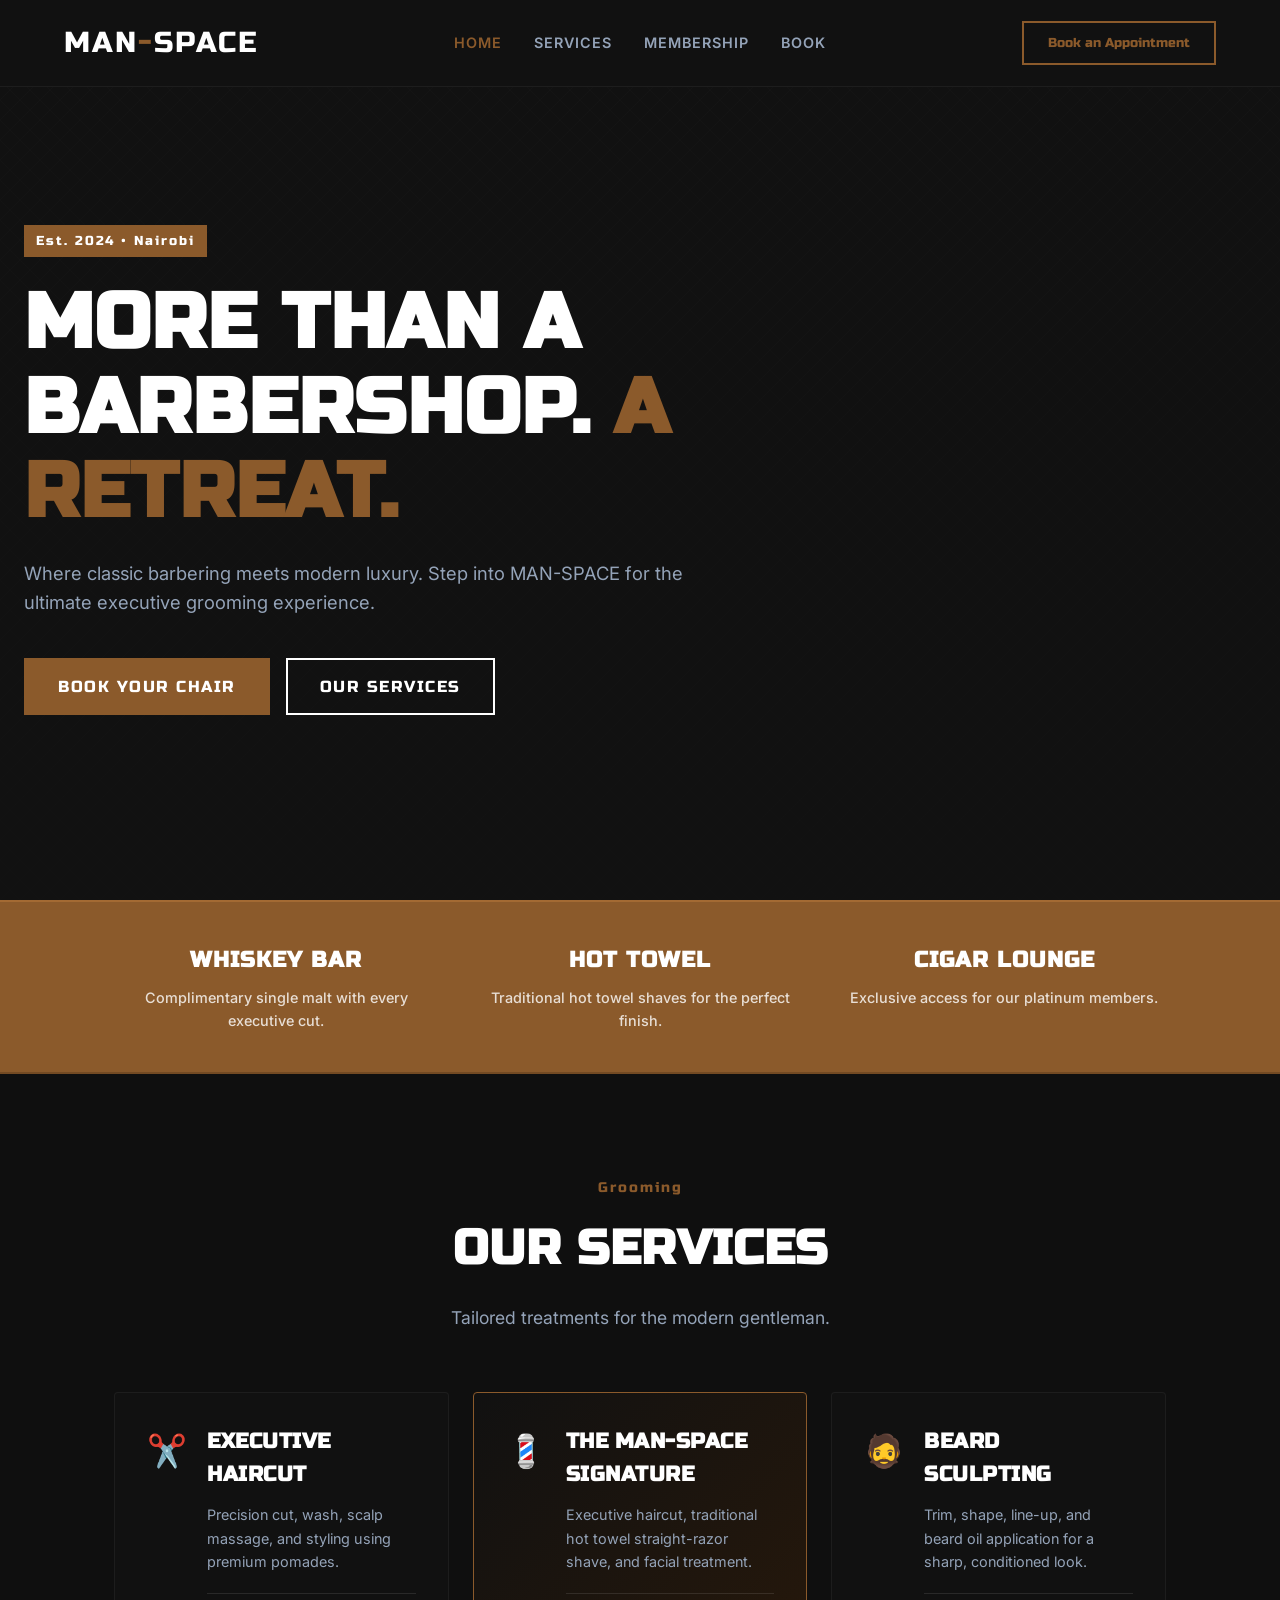
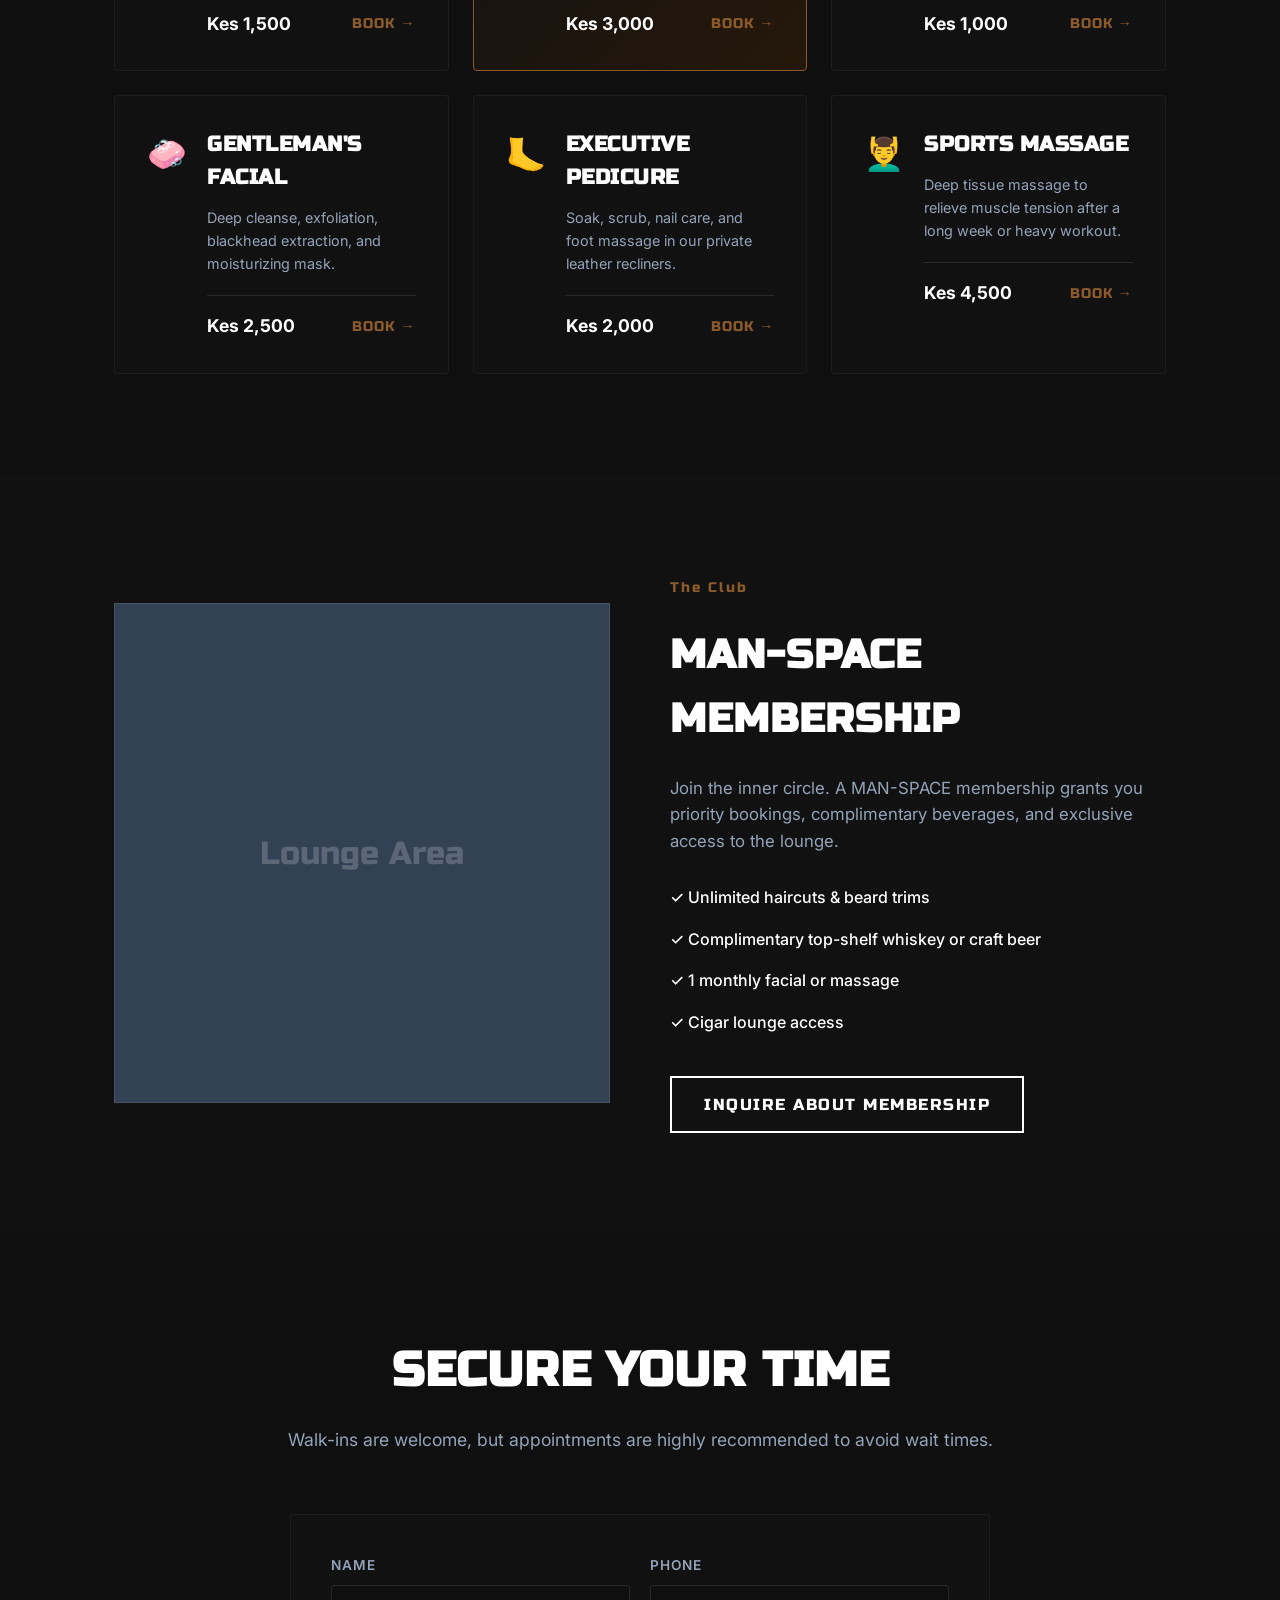
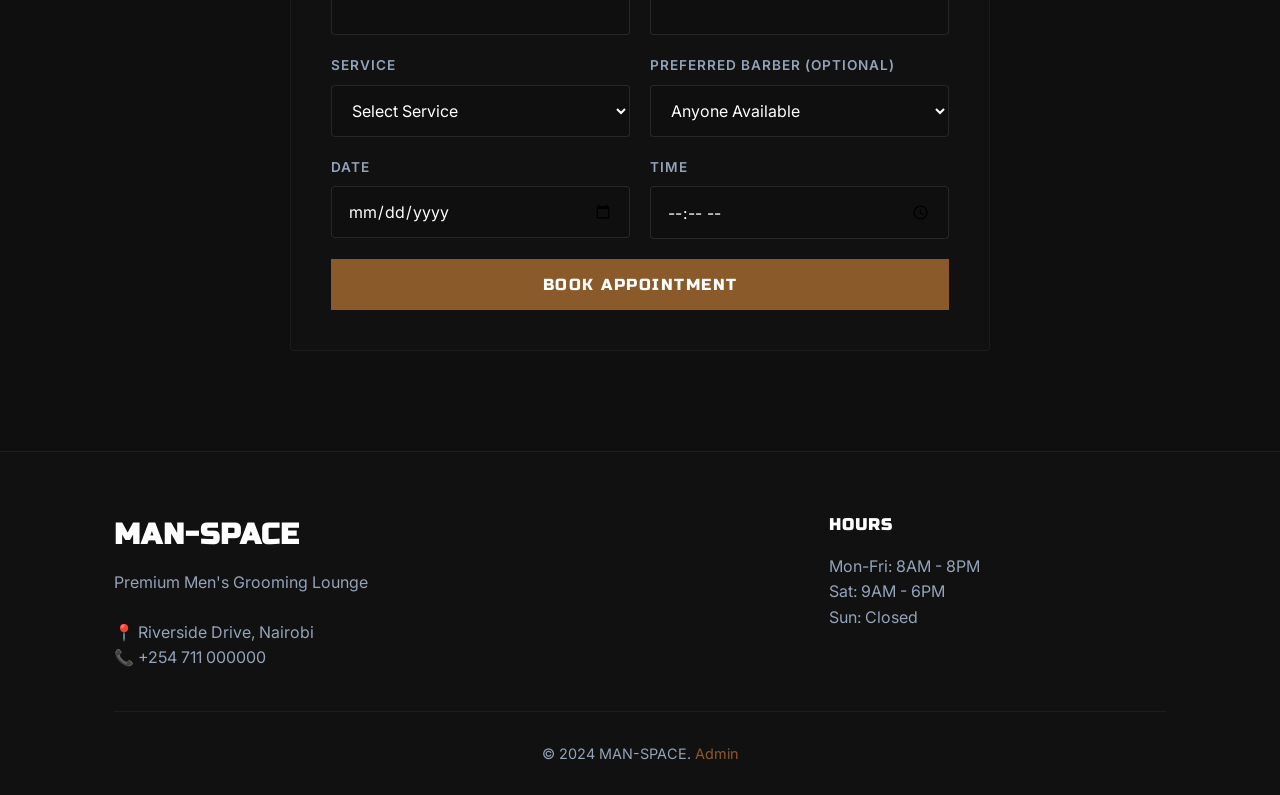
==== index.html @ e293cae9 "Initial commit: MAN-SPACE" ====
<!DOCTYPE html>
<html lang="en">
<head>
    <meta charset="UTF-8"><meta name="viewport" content="width=device-width,initial-scale=1.0">
    <title>MAN-SPACE | Premium Men's Grooming Lounge & Barbershop</title>
    <meta name="description" content="MAN-SPACE is Nairobi's premier men's grooming lounge. Experience classic barbering, beard styling, and executive grooming in a masculine, refined environment.">
    <link href="https://fonts.googleapis.com/css2?family=Russo+One&family=Inter:wght@400;500;600;700&display=swap" rel="stylesheet">
    <link rel="stylesheet" href="style.css">
</head>
<body>
    <nav class="navbar" id="navbar"><div class="nav-container">
        <a href="#home" class="nav-logo">MAN<span class="accent">-</span>SPACE</a>
        <ul class="nav-links" id="navLinks"><li><a href="#home" class="nav-link active">Home</a></li><li><a href="#services" class="nav-link">Services</a></li><li><a href="#membership" class="nav-link">Membership</a></li><li><a href="#booking" class="nav-link">Book</a></li></ul>
        <a href="#booking" class="nav-cta">Book an Appointment</a>
        <button class="hamburger" id="hamburger"><span></span><span></span><span></span></button>
    </div></nav>

    <header id="home" class="hero">
        <div class="hero-bg"></div>
        <div class="hero-content">
            <span class="hero-badge">Est. 2024 • Nairobi</span>
            <h1>More Than A<br>Barbershop. <span class="accent">A Retreat.</span></h1>
            <p class="hero-sub">Where classic barbering meets modern luxury. Step into MAN-SPACE for the ultimate executive grooming experience.</p>
            <div class="hero-actions">
                <a href="#booking" class="btn btn-primary">Book Your Chair</a>
                <a href="#services" class="btn btn-outline">Our Services</a>
            </div>
        </div>
    </header>

    <section class="banner">
        <div class="container">
            <div class="b-grid">
                <div class="b-item"><h3>Whiskey Bar</h3><p>Complimentary single malt with every executive cut.</p></div>
                <div class="b-item"><h3>Hot Towel</h3><p>Traditional hot towel shaves for the perfect finish.</p></div>
                <div class="b-item"><h3>Cigar Lounge</h3><p>Exclusive access for our platinum members.</p></div>
            </div>
        </div>
    </section>

    <section id="services" class="section services-section">
        <div class="container">
            <div class="section-header"><span class="tag">Grooming</span><h2>Our Services</h2><p>Tailored treatments for the modern gentleman.</p></div>
            <div class="services-grid">
                <div class="svc-card">
                    <div class="svc-icon">✂️</div>
                    <div class="svc-content">
                        <h3>Executive Haircut</h3>
                        <p>Precision cut, wash, scalp massage, and styling using premium pomades.</p>
                        <div class="svc-price">Kes 1,500 <button class="btn-text" onclick="bookSvc('Executive Haircut')">Book →</button></div>
                    </div>
                </div>
                <div class="svc-card featured">
                    <div class="svc-icon">💈</div>
                    <div class="svc-content">
                        <h3>The MAN-SPACE Signature</h3>
                        <p>Executive haircut, traditional hot towel straight-razor shave, and facial treatment.</p>
                        <div class="svc-price">Kes 3,000 <button class="btn-text" onclick="bookSvc('The Signature')">Book →</button></div>
                    </div>
                </div>
                <div class="svc-card">
                    <div class="svc-icon">🧔</div>
                    <div class="svc-content">
                        <h3>Beard Sculpting</h3>
                        <p>Trim, shape, line-up, and beard oil application for a sharp, conditioned look.</p>
                        <div class="svc-price">Kes 1,000 <button class="btn-text" onclick="bookSvc('Beard Sculpting')">Book →</button></div>
                    </div>
                </div>
                <div class="svc-card">
                    <div class="svc-icon">🧼</div>
                    <div class="svc-content">
                        <h3>Gentleman's Facial</h3>
                        <p>Deep cleanse, exfoliation, blackhead extraction, and moisturizing mask.</p>
                        <div class="svc-price">Kes 2,500 <button class="btn-text" onclick="bookSvc('Gentlemans Facial')">Book →</button></div>
                    </div>
                </div>
                <div class="svc-card">
                    <div class="svc-icon">🦶</div>
                    <div class="svc-content">
                        <h3>Executive Pedicure</h3>
                        <p>Soak, scrub, nail care, and foot massage in our private leather recliners.</p>
                        <div class="svc-price">Kes 2,000 <button class="btn-text" onclick="bookSvc('Executive Pedicure')">Book →</button></div>
                    </div>
                </div>
                <div class="svc-card">
                    <div class="svc-icon">💆‍♂️</div>
                    <div class="svc-content">
                        <h3>Sports Massage</h3>
                        <p>Deep tissue massage to relieve muscle tension after a long week or heavy workout.</p>
                        <div class="svc-price">Kes 4,500 <button class="btn-text" onclick="bookSvc('Sports Massage')">Book →</button></div>
                    </div>
                </div>
            </div>
        </div>
    </section>

    <section id="membership" class="section split-section">
        <div class="container"><div class="split-grid">
            <div class="split-img">Lounge Area</div>
            <div class="split-content">
                <span class="tag">The Club</span>
                <h2>MAN-SPACE Membership</h2>
                <p>Join the inner circle. A MAN-SPACE membership grants you priority bookings, complimentary beverages, and exclusive access to the lounge.</p>
                <ul class="check-list">
                    <li>✓ Unlimited haircuts & beard trims</li>
                    <li>✓ Complimentary top-shelf whiskey or craft beer</li>
                    <li>✓ 1 monthly facial or massage</li>
                    <li>✓ Cigar lounge access</li>
                </ul>
                <a href="#booking" class="btn btn-outline" onclick="bookSvc('Membership Inquiry')">Inquire About Membership</a>
            </div>
        </div></div>
    </section>

    <section id="booking" class="section booking-section">
        <div class="container">
            <div class="section-header"><h2>Secure Your Time</h2><p>Walk-ins are welcome, but appointments are highly recommended to avoid wait times.</p></div>
            <div class="booking-wrap">
                <form id="bookingForm" class="booking-form">
                    <div class="form-row"><div class="form-group"><label>Name</label><input type="text" name="name" required></div><div class="form-group"><label>Phone</label><input type="tel" name="phone" required></div></div>
                    <div class="form-row"><div class="form-group"><label>Service</label><select name="service" id="svcSelect" required><option value="">Select Service</option><option>Executive Haircut</option><option>The Signature</option><option>Beard Sculpting</option><option>Gentlemans Facial</option><option>Executive Pedicure</option><option>Sports Massage</option><option>Membership Inquiry</option></select></div><div class="form-group"><label>Preferred Barber (Optional)</label><select name="barber"><option value="Any">Anyone Available</option><option value="Mike">Mike (Master Barber)</option><option value="John">John (Fade Specialist)</option></select></div></div>
                    <div class="form-row"><div class="form-group"><label>Date</label><input type="date" name="date" required></div><div class="form-group"><label>Time</label><input type="time" name="time" required></div></div>
                    <button type="submit" class="btn btn-primary btn-full">Book Appointment</button>
                </form>
            </div>
        </div>
    </section>

    <footer class="footer">
        <div class="container">
            <div class="f-grid">
                <div class="f-info"><h3>MAN-SPACE</h3><p>Premium Men's Grooming Lounge</p><p class="mt-4">📍 Riverside Drive, Nairobi</p><p>📞 +254 711 000000</p></div>
                <div class="f-hours"><h4>Hours</h4><p>Mon-Fri: 8AM - 8PM</p><p>Sat: 9AM - 6PM</p><p>Sun: Closed</p></div>
            </div>
            <div class="f-bottom"><p>© 2024 MAN-SPACE. <a href="admin.html">Admin</a></p></div>
        </div>
    </footer>

    <div class="toast" id="toast"></div>
    <script src="script.js"></script>
</body></html>
---- style.css ----
/* MAN-SPACE — Slate Gray #334155 | Wood Brown #8B5A2B | Matte Black #111111 */
*,*::before,*::after{margin:0;padding:0;box-sizing:border-box}
:root{--primary:#111111;--primary-light:#222222;--accent:#8B5A2B;--accent-hover:#6e4722;--slate:#334155;--bg:#0f0f0f;--white:#ffffff;--text:#e2e8f0;--text-light:#94a3b8;--shadow:0 4px 20px rgba(0,0,0,0.6);--radius:4px;--transition:0.3s ease}
html{scroll-behavior:smooth}body{font-family:'Inter',sans-serif;background:var(--bg);color:var(--text);line-height:1.6;overflow-x:hidden}
h1,h2,h3,h4{font-family:'Russo One',sans-serif;letter-spacing:1px;color:var(--white);text-transform:uppercase}
.container{max-width:1100px;margin:0 auto;padding:0 24px}a{text-decoration:none;color:inherit;transition:var(--transition)}

.btn{display:inline-flex;align-items:center;padding:14px 32px;font-family:'Russo One',sans-serif;font-size:1rem;letter-spacing:1.5px;text-transform:uppercase;border:2px solid transparent;cursor:pointer;transition:var(--transition)}
.btn-primary{background:var(--accent);color:var(--white)}.btn-primary:hover{background:var(--accent-hover);border-color:var(--accent-hover)}
.btn-outline{background:transparent;color:var(--white);border-color:var(--white)}.btn-outline:hover{background:var(--white);color:var(--primary)}
.btn-text{background:none;border:none;color:var(--accent);font-family:'Russo One',sans-serif;font-size:0.9rem;text-transform:uppercase;letter-spacing:1px;cursor:pointer}.btn-text:hover{color:var(--white)}
.btn-full{width:100%;justify-content:center}

.navbar{position:fixed;top:0;left:0;right:0;z-index:1000;padding:20px 0;transition:var(--transition);background:var(--primary);border-bottom:1px solid rgba(255,255,255,0.05)}.navbar.scrolled{padding:12px 0}
.nav-container{max-width:1200px;margin:0 auto;padding:0 24px;display:flex;align-items:center;justify-content:space-between}
.nav-logo{font-family:'Russo One',sans-serif;font-size:1.8rem;color:var(--white);letter-spacing:2px}.nav-logo .accent{color:var(--accent)}
.nav-links{display:flex;list-style:none;gap:32px}.nav-link{color:var(--text-light);font-size:0.9rem;font-weight:600;text-transform:uppercase;letter-spacing:1px}.nav-link:hover,.nav-link.active{color:var(--accent)}
.nav-cta{padding:10px 24px;border:2px solid var(--accent);color:var(--accent);font-family:'Russo One',sans-serif;font-size:0.8rem}.nav-cta:hover{background:var(--accent);color:var(--white)}
.hamburger{display:none;background:none;border:none;cursor:pointer;padding:8px}.hamburger span{display:block;width:24px;height:2px;background:var(--white);margin:5px 0;transition:var(--transition)}

.hero{min-height:100vh;display:flex;align-items:center;padding:120px 24px 80px;position:relative;background:linear-gradient(rgba(17,17,17,0.8),rgba(17,17,17,0.95)),url('data:image/svg+xml;utf8,<svg width="20" height="20" xmlns="http://www.w3.org/2000/svg"><rect width="20" height="20" fill="%23111"/><path d="M0 0l20 20M20 0L0 20" stroke="%23222" stroke-width="1"/></svg>')}
.hero-content{position:relative;z-index:2;max-width:700px;width:100%}
.hero-badge{display:inline-block;padding:6px 12px;background:var(--accent);color:var(--white);font-family:'Russo One',sans-serif;font-size:0.8rem;letter-spacing:2px;margin-bottom:24px}
.hero h1{font-size:clamp(3rem,6vw,5rem);line-height:1.1;margin-bottom:24px;color:var(--white)}.hero h1 .accent{color:var(--accent)}
.hero-sub{font-size:1.15rem;color:var(--text-light);margin-bottom:40px}
.hero-actions{display:flex;gap:16px;flex-wrap:wrap}

.banner{background:var(--accent);padding:40px 0;color:var(--white);border-top:2px solid #a36a33;border-bottom:2px solid #734a23}
.b-grid{display:grid;grid-template-columns:repeat(3,1fr);gap:40px;text-align:center}
.b-item h3{font-size:1.4rem;margin-bottom:8px}.b-item p{font-size:0.9rem;font-weight:500;color:rgba(255,255,255,0.8)}

.section{padding:100px 0}
.section-header{margin-bottom:60px;text-align:center}
.tag{display:inline-block;color:var(--accent);font-family:'Russo One',sans-serif;font-size:0.9rem;letter-spacing:2px;margin-bottom:12px}
.section-header h2{font-size:clamp(2rem,4vw,3rem);margin-bottom:16px}.section-header p{color:var(--text-light);font-size:1.1rem}

.services-section{background:var(--bg)}
.services-grid{display:grid;grid-template-columns:repeat(auto-fit,minmax(300px,1fr));gap:24px}
.svc-card{background:var(--primary);padding:32px;border-radius:var(--radius);border:1px solid rgba(255,255,255,0.05);transition:var(--transition);display:flex;gap:20px}
.svc-card:hover{transform:translateY(-5px);border-color:var(--accent);box-shadow:var(--shadow)}
.svc-card.featured{border-color:var(--accent);background:linear-gradient(135deg,var(--primary) 0%,#26180b 100%)}
.svc-icon{font-size:2rem}
.svc-content{flex:1}
.svc-content h3{font-size:1.3rem;margin-bottom:12px;letter-spacing:0.5px}.svc-content p{color:var(--text-light);font-size:0.9rem;margin-bottom:20px}
.svc-price{display:flex;justify-content:space-between;align-items:center;font-weight:700;color:var(--white);font-size:1.1rem;border-top:1px solid rgba(255,255,255,0.1);padding-top:16px}

.split-section{background:var(--primary)}
.split-grid{display:grid;grid-template-columns:1fr 1fr;gap:60px;align-items:center}
.split-img{height:500px;background:var(--slate);display:flex;align-items:center;justify-content:center;color:rgba(255,255,255,0.2);font-family:'Russo One',sans-serif;font-size:2rem;border:1px solid rgba(255,255,255,0.1)}
.split-content h2{font-size:2.5rem;margin:12px 0 24px}.split-content p{color:var(--text-light);font-size:1.05rem;margin-bottom:30px}
.check-list{list-style:none;margin-bottom:40px}.check-list li{margin-bottom:16px;color:var(--white);font-weight:500;display:flex;align-items:center;gap:12px}

.booking-section{background:var(--bg)}
.booking-wrap{max-width:700px;margin:0 auto;background:var(--primary);padding:40px;border-radius:var(--radius);border:1px solid rgba(255,255,255,0.05)}
.form-row{display:grid;grid-template-columns:1fr 1fr;gap:20px}.form-group{margin-bottom:20px}
.form-group label{display:block;margin-bottom:8px;font-weight:600;color:var(--text-light);text-transform:uppercase;letter-spacing:1px;font-size:0.85rem}
.form-group input,.form-group select{width:100%;padding:14px 16px;border:1px solid rgba(255,255,255,0.1);background:var(--bg);color:var(--white);font-family:'Inter',sans-serif;font-size:1rem;border-radius:var(--radius);transition:var(--transition)}
.form-group input:focus,.form-group select:focus{outline:none;border-color:var(--accent)}

.footer{background:var(--primary);color:var(--text-light);padding:60px 0 30px;border-top:1px solid rgba(255,255,255,0.05)}
.f-grid{display:grid;grid-template-columns:2fr 1fr;gap:40px;margin-bottom:40px}
.f-info h3{font-size:1.8rem;margin-bottom:12px}.f-hours h4{margin-bottom:16px}.mt-4{margin-top:24px}
.f-bottom{text-align:center;padding-top:30px;border-top:1px solid rgba(255,255,255,0.05);font-size:0.9rem}.f-bottom a{color:var(--accent)}

.toast{position:fixed;bottom:40px;left:50%;transform:translateX(-50%) translateY(20px);background:var(--accent);color:var(--white);padding:16px 32px;font-family:'Russo One',sans-serif;font-size:0.9rem;letter-spacing:1px;z-index:3000;opacity:0;transition:var(--transition);pointer-events:none;box-shadow:var(--shadow)}.toast.show{opacity:1;transform:translateX(-50%) translateY(0)}

@media(max-width:992px){.b-grid{grid-template-columns:1fr}}
@media(max-width:768px){.nav-links{display:none;flex-direction:column;position:absolute;top:100%;left:0;right:0;background:var(--primary);padding:24px;border-bottom:1px solid rgba(255,255,255,0.1)}.nav-links.active{display:flex}.nav-cta{display:none}.hamburger{display:block}.split-grid{grid-template-columns:1fr}.form-row{grid-template-columns:1fr}.f-grid{grid-template-columns:1fr}.booking-wrap{padding:24px}}
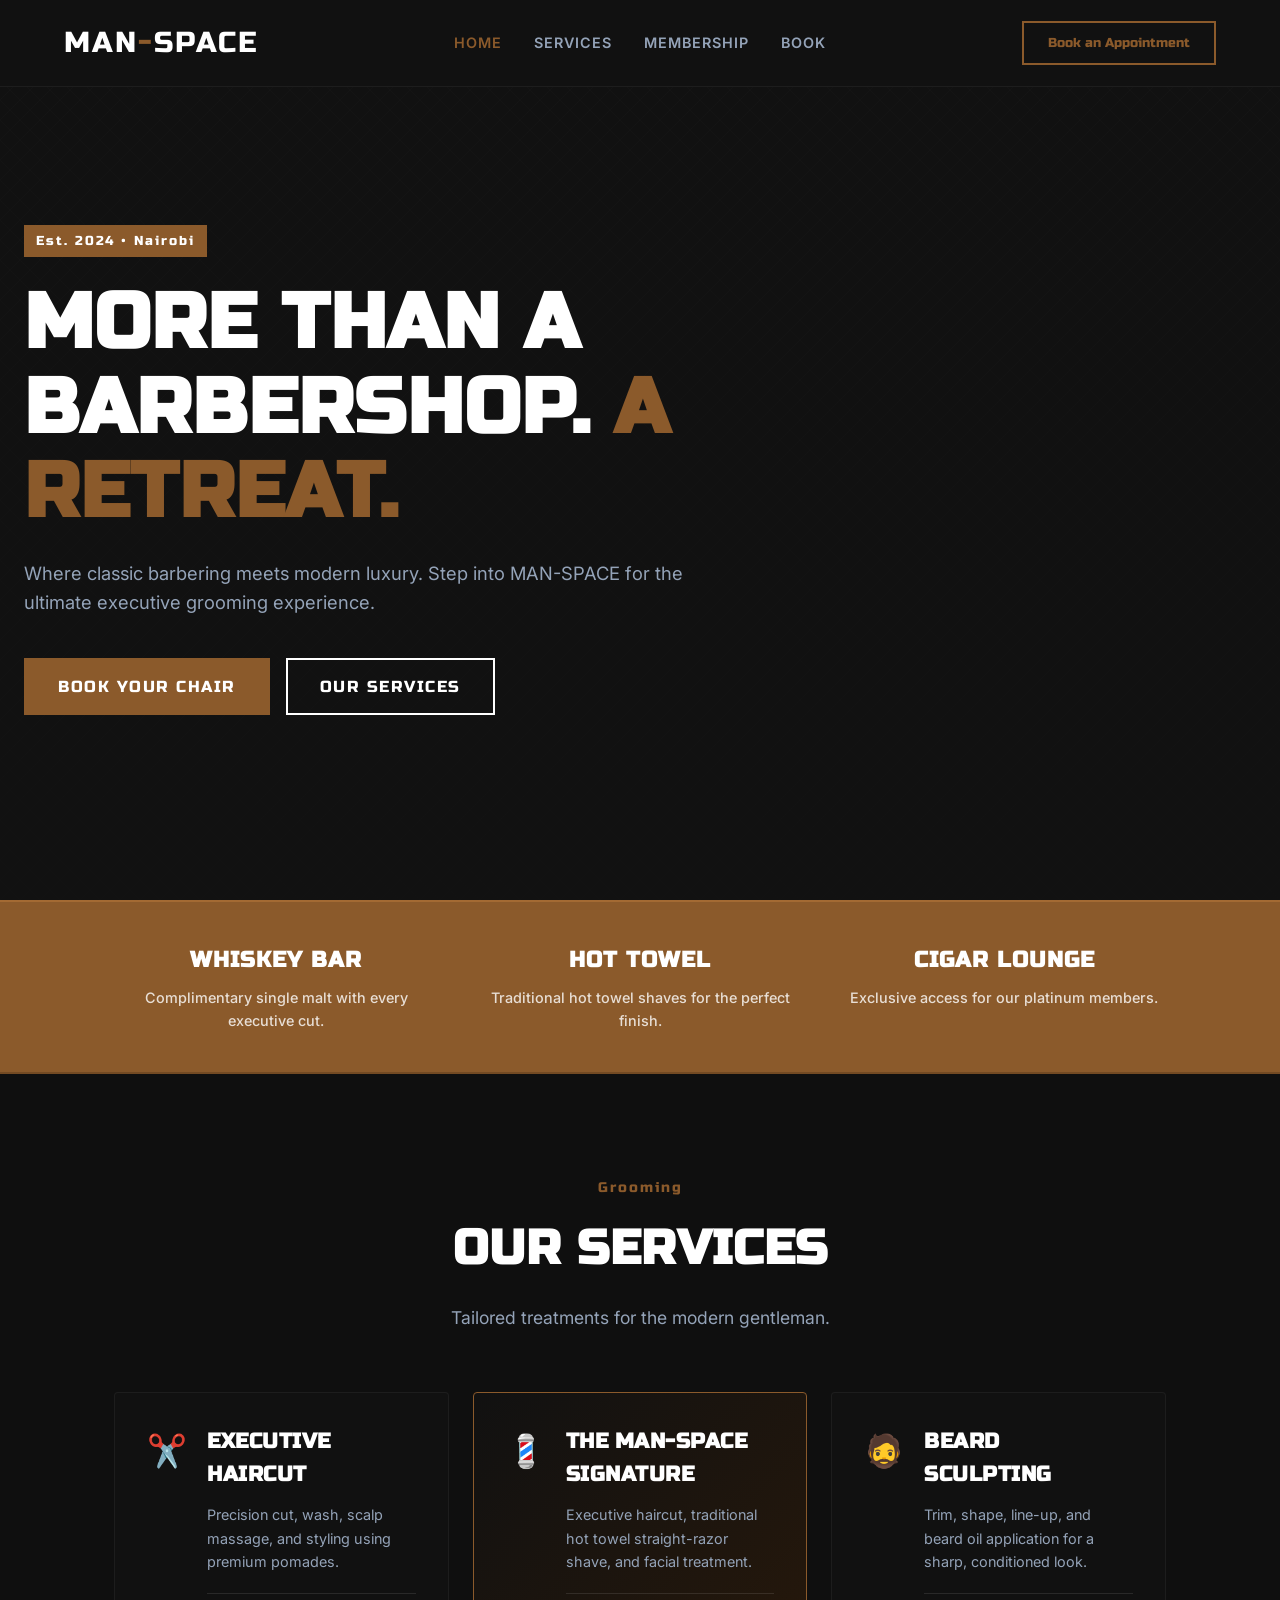
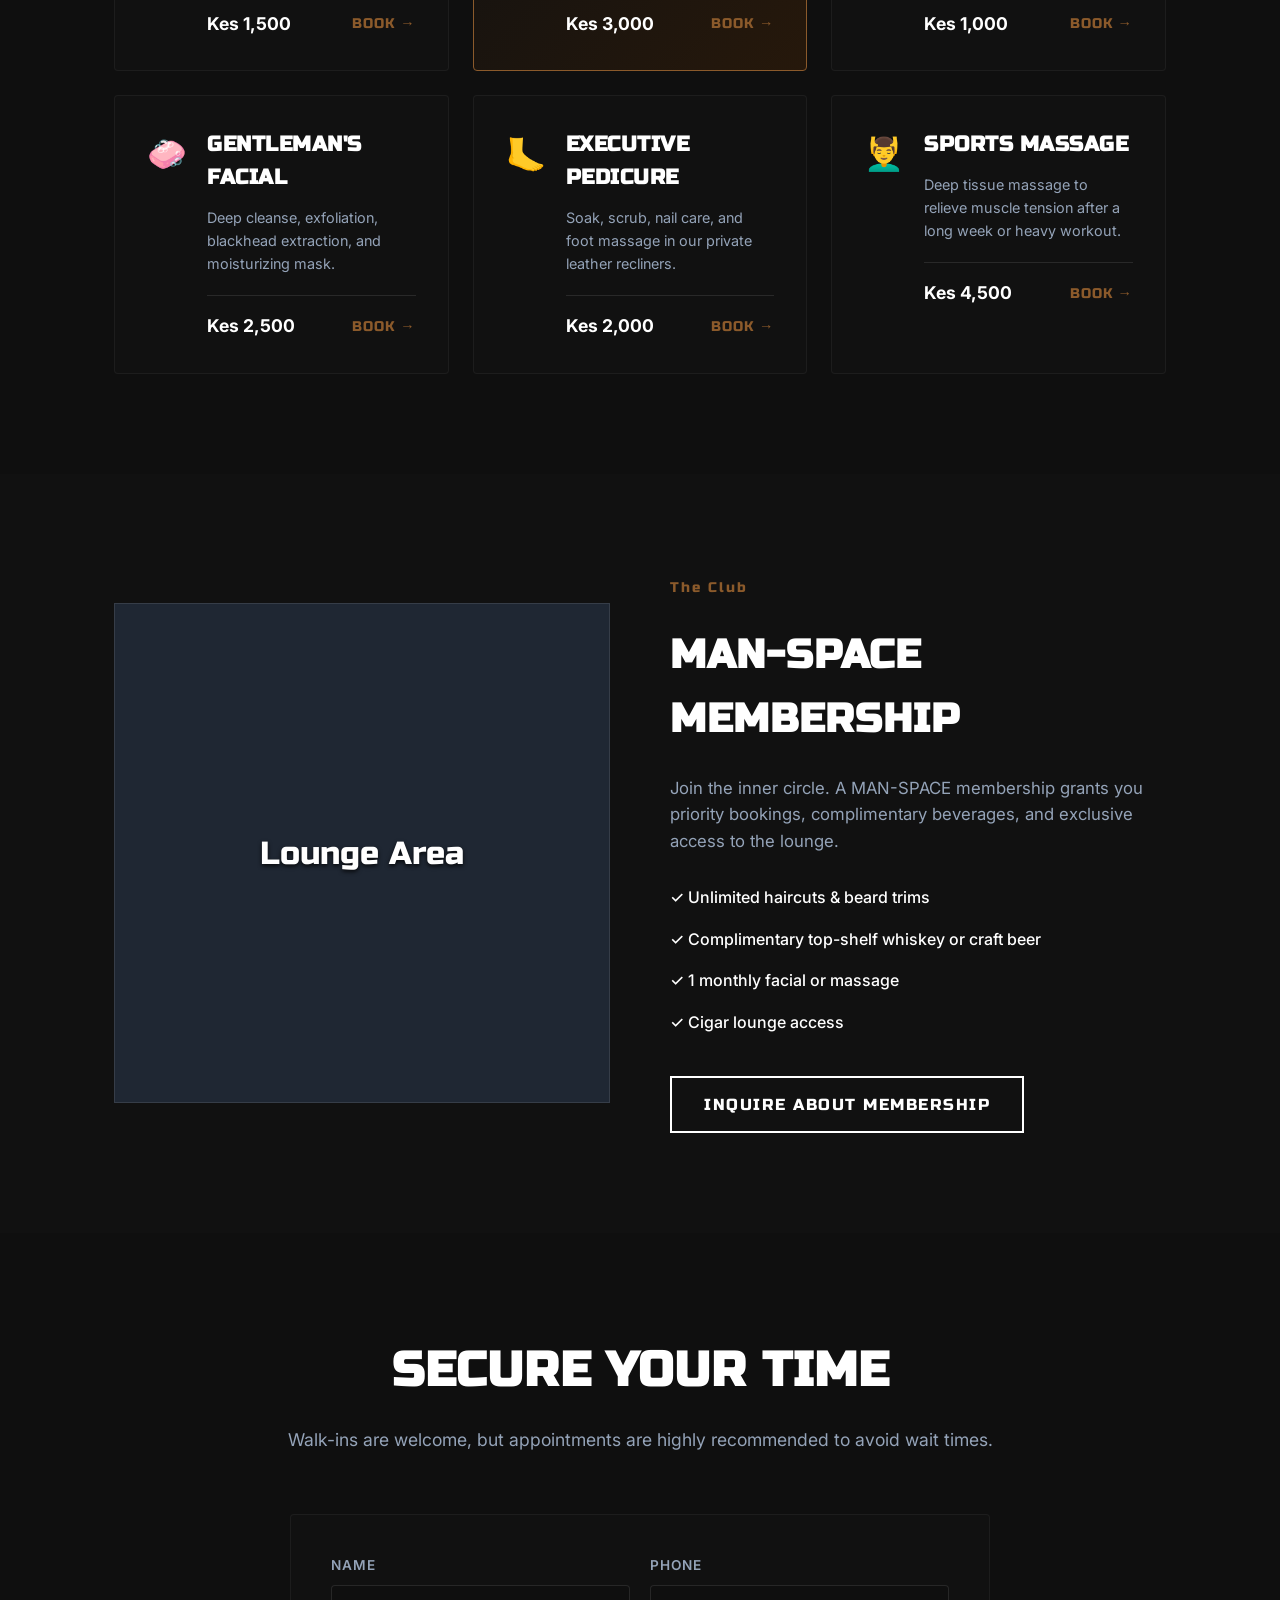
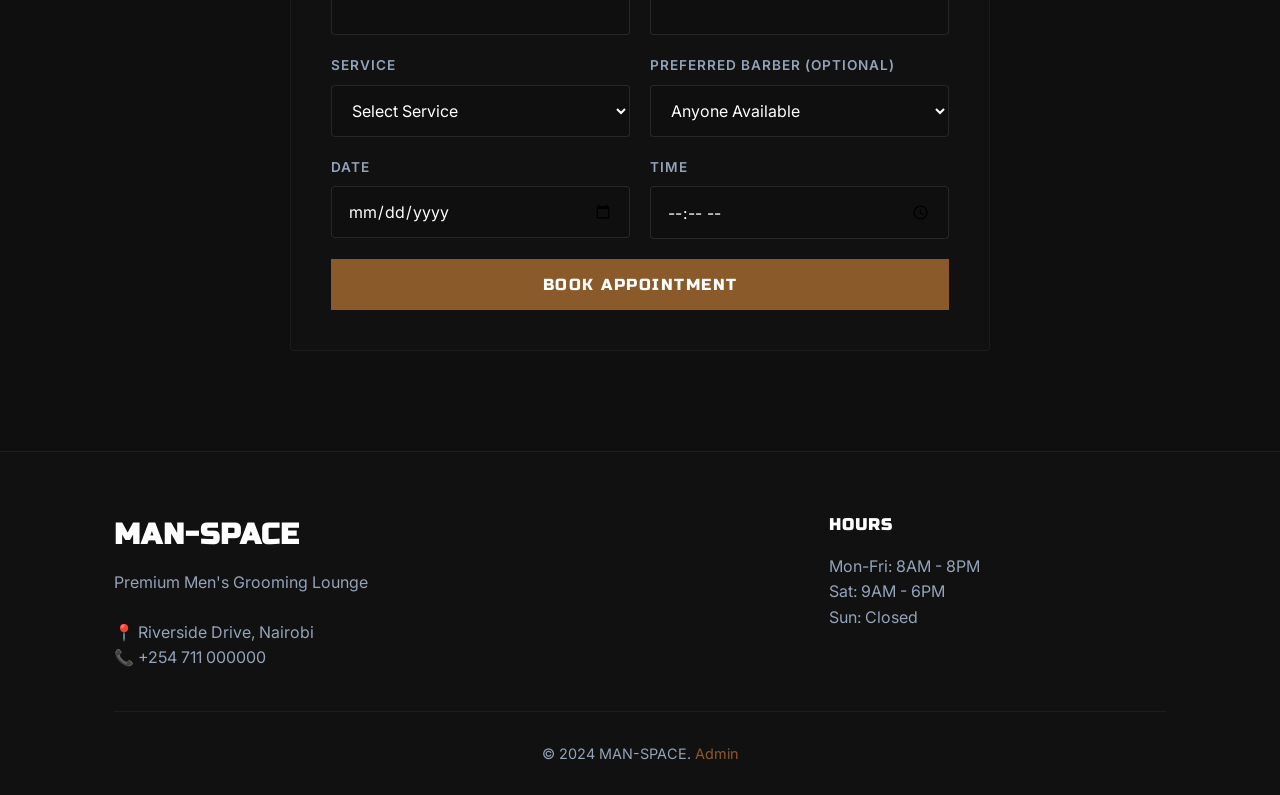
==== commit 2bbce6c2: "Fix layout and perfectly inject background images" ====
--- a/index.html
+++ b/index.html
@@ -1,141 +1,135 @@
 <!DOCTYPE html>
+
 <html lang="en">
 <head>
-    <meta charset="UTF-8"><meta name="viewport" content="width=device-width,initial-scale=1.0">
-    <title>MAN-SPACE | Premium Men's Grooming Lounge & Barbershop</title>
-    <meta name="description" content="MAN-SPACE is Nairobi's premier men's grooming lounge. Experience classic barbering, beard styling, and executive grooming in a masculine, refined environment.">
-    <link href="https://fonts.googleapis.com/css2?family=Russo+One&family=Inter:wght@400;500;600;700&display=swap" rel="stylesheet">
-    <link rel="stylesheet" href="style.css">
+<meta charset="utf-8"/><meta content="width=device-width,initial-scale=1.0" name="viewport"/>
+<title>MAN-SPACE | Premium Men's Grooming Lounge &amp; Barbershop</title>
+<meta content="MAN-SPACE is Nairobi's premier men's grooming lounge. Experience classic barbering, beard styling, and executive grooming in a masculine, refined environment." name="description"/>
+<link href="https://fonts.googleapis.com/css2?family=Russo+One&amp;family=Inter:wght@400;500;600;700&amp;display=swap" rel="stylesheet"/>
+<link href="style.css" rel="stylesheet"/>
 </head>
 <body>
-    <nav class="navbar" id="navbar"><div class="nav-container">
-        <a href="#home" class="nav-logo">MAN<span class="accent">-</span>SPACE</a>
-        <ul class="nav-links" id="navLinks"><li><a href="#home" class="nav-link active">Home</a></li><li><a href="#services" class="nav-link">Services</a></li><li><a href="#membership" class="nav-link">Membership</a></li><li><a href="#booking" class="nav-link">Book</a></li></ul>
-        <a href="#booking" class="nav-cta">Book an Appointment</a>
-        <button class="hamburger" id="hamburger"><span></span><span></span><span></span></button>
-    </div></nav>
-
-    <header id="home" class="hero">
-        <div class="hero-bg"></div>
-        <div class="hero-content">
-            <span class="hero-badge">Est. 2024 • Nairobi</span>
-            <h1>More Than A<br>Barbershop. <span class="accent">A Retreat.</span></h1>
-            <p class="hero-sub">Where classic barbering meets modern luxury. Step into MAN-SPACE for the ultimate executive grooming experience.</p>
-            <div class="hero-actions">
-                <a href="#booking" class="btn btn-primary">Book Your Chair</a>
-                <a href="#services" class="btn btn-outline">Our Services</a>
-            </div>
-        </div>
-    </header>
-
-    <section class="banner">
-        <div class="container">
-            <div class="b-grid">
-                <div class="b-item"><h3>Whiskey Bar</h3><p>Complimentary single malt with every executive cut.</p></div>
-                <div class="b-item"><h3>Hot Towel</h3><p>Traditional hot towel shaves for the perfect finish.</p></div>
-                <div class="b-item"><h3>Cigar Lounge</h3><p>Exclusive access for our platinum members.</p></div>
-            </div>
-        </div>
-    </section>
-
-    <section id="services" class="section services-section">
-        <div class="container">
-            <div class="section-header"><span class="tag">Grooming</span><h2>Our Services</h2><p>Tailored treatments for the modern gentleman.</p></div>
-            <div class="services-grid">
-                <div class="svc-card">
-                    <div class="svc-icon">✂️</div>
-                    <div class="svc-content">
-                        <h3>Executive Haircut</h3>
-                        <p>Precision cut, wash, scalp massage, and styling using premium pomades.</p>
-                        <div class="svc-price">Kes 1,500 <button class="btn-text" onclick="bookSvc('Executive Haircut')">Book →</button></div>
-                    </div>
-                </div>
-                <div class="svc-card featured">
-                    <div class="svc-icon">💈</div>
-                    <div class="svc-content">
-                        <h3>The MAN-SPACE Signature</h3>
-                        <p>Executive haircut, traditional hot towel straight-razor shave, and facial treatment.</p>
-                        <div class="svc-price">Kes 3,000 <button class="btn-text" onclick="bookSvc('The Signature')">Book →</button></div>
-                    </div>
-                </div>
-                <div class="svc-card">
-                    <div class="svc-icon">🧔</div>
-                    <div class="svc-content">
-                        <h3>Beard Sculpting</h3>
-                        <p>Trim, shape, line-up, and beard oil application for a sharp, conditioned look.</p>
-                        <div class="svc-price">Kes 1,000 <button class="btn-text" onclick="bookSvc('Beard Sculpting')">Book →</button></div>
-                    </div>
-                </div>
-                <div class="svc-card">
-                    <div class="svc-icon">🧼</div>
-                    <div class="svc-content">
-                        <h3>Gentleman's Facial</h3>
-                        <p>Deep cleanse, exfoliation, blackhead extraction, and moisturizing mask.</p>
-                        <div class="svc-price">Kes 2,500 <button class="btn-text" onclick="bookSvc('Gentlemans Facial')">Book →</button></div>
-                    </div>
-                </div>
-                <div class="svc-card">
-                    <div class="svc-icon">🦶</div>
-                    <div class="svc-content">
-                        <h3>Executive Pedicure</h3>
-                        <p>Soak, scrub, nail care, and foot massage in our private leather recliners.</p>
-                        <div class="svc-price">Kes 2,000 <button class="btn-text" onclick="bookSvc('Executive Pedicure')">Book →</button></div>
-                    </div>
-                </div>
-                <div class="svc-card">
-                    <div class="svc-icon">💆‍♂️</div>
-                    <div class="svc-content">
-                        <h3>Sports Massage</h3>
-                        <p>Deep tissue massage to relieve muscle tension after a long week or heavy workout.</p>
-                        <div class="svc-price">Kes 4,500 <button class="btn-text" onclick="bookSvc('Sports Massage')">Book →</button></div>
-                    </div>
-                </div>
-            </div>
-        </div>
-    </section>
-
-    <section id="membership" class="section split-section">
-        <div class="container"><div class="split-grid">
-            <div class="split-img">Lounge Area</div>
-            <div class="split-content">
-                <span class="tag">The Club</span>
-                <h2>MAN-SPACE Membership</h2>
-                <p>Join the inner circle. A MAN-SPACE membership grants you priority bookings, complimentary beverages, and exclusive access to the lounge.</p>
-                <ul class="check-list">
-                    <li>✓ Unlimited haircuts & beard trims</li>
-                    <li>✓ Complimentary top-shelf whiskey or craft beer</li>
-                    <li>✓ 1 monthly facial or massage</li>
-                    <li>✓ Cigar lounge access</li>
-                </ul>
-                <a href="#booking" class="btn btn-outline" onclick="bookSvc('Membership Inquiry')">Inquire About Membership</a>
-            </div>
-        </div></div>
-    </section>
-
-    <section id="booking" class="section booking-section">
-        <div class="container">
-            <div class="section-header"><h2>Secure Your Time</h2><p>Walk-ins are welcome, but appointments are highly recommended to avoid wait times.</p></div>
-            <div class="booking-wrap">
-                <form id="bookingForm" class="booking-form">
-                    <div class="form-row"><div class="form-group"><label>Name</label><input type="text" name="name" required></div><div class="form-group"><label>Phone</label><input type="tel" name="phone" required></div></div>
-                    <div class="form-row"><div class="form-group"><label>Service</label><select name="service" id="svcSelect" required><option value="">Select Service</option><option>Executive Haircut</option><option>The Signature</option><option>Beard Sculpting</option><option>Gentlemans Facial</option><option>Executive Pedicure</option><option>Sports Massage</option><option>Membership Inquiry</option></select></div><div class="form-group"><label>Preferred Barber (Optional)</label><select name="barber"><option value="Any">Anyone Available</option><option value="Mike">Mike (Master Barber)</option><option value="John">John (Fade Specialist)</option></select></div></div>
-                    <div class="form-row"><div class="form-group"><label>Date</label><input type="date" name="date" required></div><div class="form-group"><label>Time</label><input type="time" name="time" required></div></div>
-                    <button type="submit" class="btn btn-primary btn-full">Book Appointment</button>
-                </form>
-            </div>
-        </div>
-    </section>
-
-    <footer class="footer">
-        <div class="container">
-            <div class="f-grid">
-                <div class="f-info"><h3>MAN-SPACE</h3><p>Premium Men's Grooming Lounge</p><p class="mt-4">📍 Riverside Drive, Nairobi</p><p>📞 +254 711 000000</p></div>
-                <div class="f-hours"><h4>Hours</h4><p>Mon-Fri: 8AM - 8PM</p><p>Sat: 9AM - 6PM</p><p>Sun: Closed</p></div>
-            </div>
-            <div class="f-bottom"><p>© 2024 MAN-SPACE. <a href="admin.html">Admin</a></p></div>
-        </div>
-    </footer>
-
-    <div class="toast" id="toast"></div>
-    <script src="script.js"></script>
+<nav class="navbar" id="navbar"><div class="nav-container">
+<a class="nav-logo" href="#home">MAN<span class="accent">-</span>SPACE</a>
+<ul class="nav-links" id="navLinks"><li><a class="nav-link active" href="#home">Home</a></li><li><a class="nav-link" href="#services">Services</a></li><li><a class="nav-link" href="#membership">Membership</a></li><li><a class="nav-link" href="#booking">Book</a></li></ul>
+<a class="nav-cta" href="#booking">Book an Appointment</a>
+<button class="hamburger" id="hamburger"><span></span><span></span><span></span></button>
+</div></nav>
+<header class="hero" id="home">
+<div class="hero-bg" style=" background-image: linear-gradient(rgba(0,0,0,0.6), rgba(0,0,0,0.6)), url('https://loremflickr.com/1200/800/barbershop,haircut?lock=100') !important; background-size: cover !important; background-position: center !important;"></div>
+<div class="hero-content">
+<span class="hero-badge">Est. 2024 • Nairobi</span>
+<h1>More Than A<br/>Barbershop. <span class="accent">A Retreat.</span></h1>
+<p class="hero-sub">Where classic barbering meets modern luxury. Step into MAN-SPACE for the ultimate executive grooming experience.</p>
+<div class="hero-actions">
+<a class="btn btn-primary" href="#booking">Book Your Chair</a>
+<a class="btn btn-outline" href="#services">Our Services</a>
+</div>
+</div>
+</header>
+<section class="banner">
+<div class="container">
+<div class="b-grid">
+<div class="b-item"><h3>Whiskey Bar</h3><p>Complimentary single malt with every executive cut.</p></div>
+<div class="b-item"><h3>Hot Towel</h3><p>Traditional hot towel shaves for the perfect finish.</p></div>
+<div class="b-item"><h3>Cigar Lounge</h3><p>Exclusive access for our platinum members.</p></div>
+</div>
+</div>
+</section>
+<section class="section services-section" id="services">
+<div class="container">
+<div class="section-header"><span class="tag">Grooming</span><h2>Our Services</h2><p>Tailored treatments for the modern gentleman.</p></div>
+<div class="services-grid">
+<div class="svc-card">
+<div class="svc-icon">✂️</div>
+<div class="svc-content">
+<h3>Executive Haircut</h3>
+<p>Precision cut, wash, scalp massage, and styling using premium pomades.</p>
+<div class="svc-price">Kes 1,500 <button class="btn-text" onclick="bookSvc('Executive Haircut')">Book →</button></div>
+</div>
+</div>
+<div class="svc-card featured">
+<div class="svc-icon">💈</div>
+<div class="svc-content">
+<h3>The MAN-SPACE Signature</h3>
+<p>Executive haircut, traditional hot towel straight-razor shave, and facial treatment.</p>
+<div class="svc-price">Kes 3,000 <button class="btn-text" onclick="bookSvc('The Signature')">Book →</button></div>
+</div>
+</div>
+<div class="svc-card">
+<div class="svc-icon">🧔</div>
+<div class="svc-content">
+<h3>Beard Sculpting</h3>
+<p>Trim, shape, line-up, and beard oil application for a sharp, conditioned look.</p>
+<div class="svc-price">Kes 1,000 <button class="btn-text" onclick="bookSvc('Beard Sculpting')">Book →</button></div>
+</div>
+</div>
+<div class="svc-card">
+<div class="svc-icon">🧼</div>
+<div class="svc-content">
+<h3>Gentleman's Facial</h3>
+<p>Deep cleanse, exfoliation, blackhead extraction, and moisturizing mask.</p>
+<div class="svc-price">Kes 2,500 <button class="btn-text" onclick="bookSvc('Gentlemans Facial')">Book →</button></div>
+</div>
+</div>
+<div class="svc-card">
+<div class="svc-icon">🦶</div>
+<div class="svc-content">
+<h3>Executive Pedicure</h3>
+<p>Soak, scrub, nail care, and foot massage in our private leather recliners.</p>
+<div class="svc-price">Kes 2,000 <button class="btn-text" onclick="bookSvc('Executive Pedicure')">Book →</button></div>
+</div>
+</div>
+<div class="svc-card">
+<div class="svc-icon">💆‍♂️</div>
+<div class="svc-content">
+<h3>Sports Massage</h3>
+<p>Deep tissue massage to relieve muscle tension after a long week or heavy workout.</p>
+<div class="svc-price">Kes 4,500 <button class="btn-text" onclick="bookSvc('Sports Massage')">Book →</button></div>
+</div>
+</div>
+</div>
+</div>
+</section>
+<section class="section split-section" id="membership">
+<div class="container"><div class="split-grid">
+<div class="split-img" style=" background-image: linear-gradient(rgba(0,0,0,0.4), rgba(0,0,0,0.4)), url('https://loremflickr.com/800/600/Lounge,Area?lock=1') !important; background-size: cover !important; background-position: center !important; color: white !important; text-shadow: 0 2px 4px rgba(0,0,0,0.8);">Lounge Area</div>
+<div class="split-content">
+<span class="tag">The Club</span>
+<h2>MAN-SPACE Membership</h2>
+<p>Join the inner circle. A MAN-SPACE membership grants you priority bookings, complimentary beverages, and exclusive access to the lounge.</p>
+<ul class="check-list">
+<li>✓ Unlimited haircuts &amp; beard trims</li>
+<li>✓ Complimentary top-shelf whiskey or craft beer</li>
+<li>✓ 1 monthly facial or massage</li>
+<li>✓ Cigar lounge access</li>
+</ul>
+<a class="btn btn-outline" href="#booking" onclick="bookSvc('Membership Inquiry')">Inquire About Membership</a>
+</div>
+</div></div>
+</section>
+<section class="section booking-section" id="booking">
+<div class="container">
+<div class="section-header"><h2>Secure Your Time</h2><p>Walk-ins are welcome, but appointments are highly recommended to avoid wait times.</p></div>
+<div class="booking-wrap">
+<form class="booking-form" id="bookingForm">
+<div class="form-row"><div class="form-group"><label>Name</label><input name="name" required="" type="text"/></div><div class="form-group"><label>Phone</label><input name="phone" required="" type="tel"/></div></div>
+<div class="form-row"><div class="form-group"><label>Service</label><select id="svcSelect" name="service" required=""><option value="">Select Service</option><option>Executive Haircut</option><option>The Signature</option><option>Beard Sculpting</option><option>Gentlemans Facial</option><option>Executive Pedicure</option><option>Sports Massage</option><option>Membership Inquiry</option></select></div><div class="form-group"><label>Preferred Barber (Optional)</label><select name="barber"><option value="Any">Anyone Available</option><option value="Mike">Mike (Master Barber)</option><option value="John">John (Fade Specialist)</option></select></div></div>
+<div class="form-row"><div class="form-group"><label>Date</label><input name="date" required="" type="date"/></div><div class="form-group"><label>Time</label><input name="time" required="" type="time"/></div></div>
+<button class="btn btn-primary btn-full" type="submit">Book Appointment</button>
+</form>
+</div>
+</div>
+</section>
+<footer class="footer">
+<div class="container">
+<div class="f-grid">
+<div class="f-info"><h3>MAN-SPACE</h3><p>Premium Men's Grooming Lounge</p><p class="mt-4">📍 Riverside Drive, Nairobi</p><p>📞 +254 711 000000</p></div>
+<div class="f-hours"><h4>Hours</h4><p>Mon-Fri: 8AM - 8PM</p><p>Sat: 9AM - 6PM</p><p>Sun: Closed</p></div>
+</div>
+<div class="f-bottom"><p>© 2024 MAN-SPACE. <a href="admin.html">Admin</a></p></div>
+</div>
+</footer>
+<div class="toast" id="toast"></div>
+<script src="script.js"></script>
 </body></html>
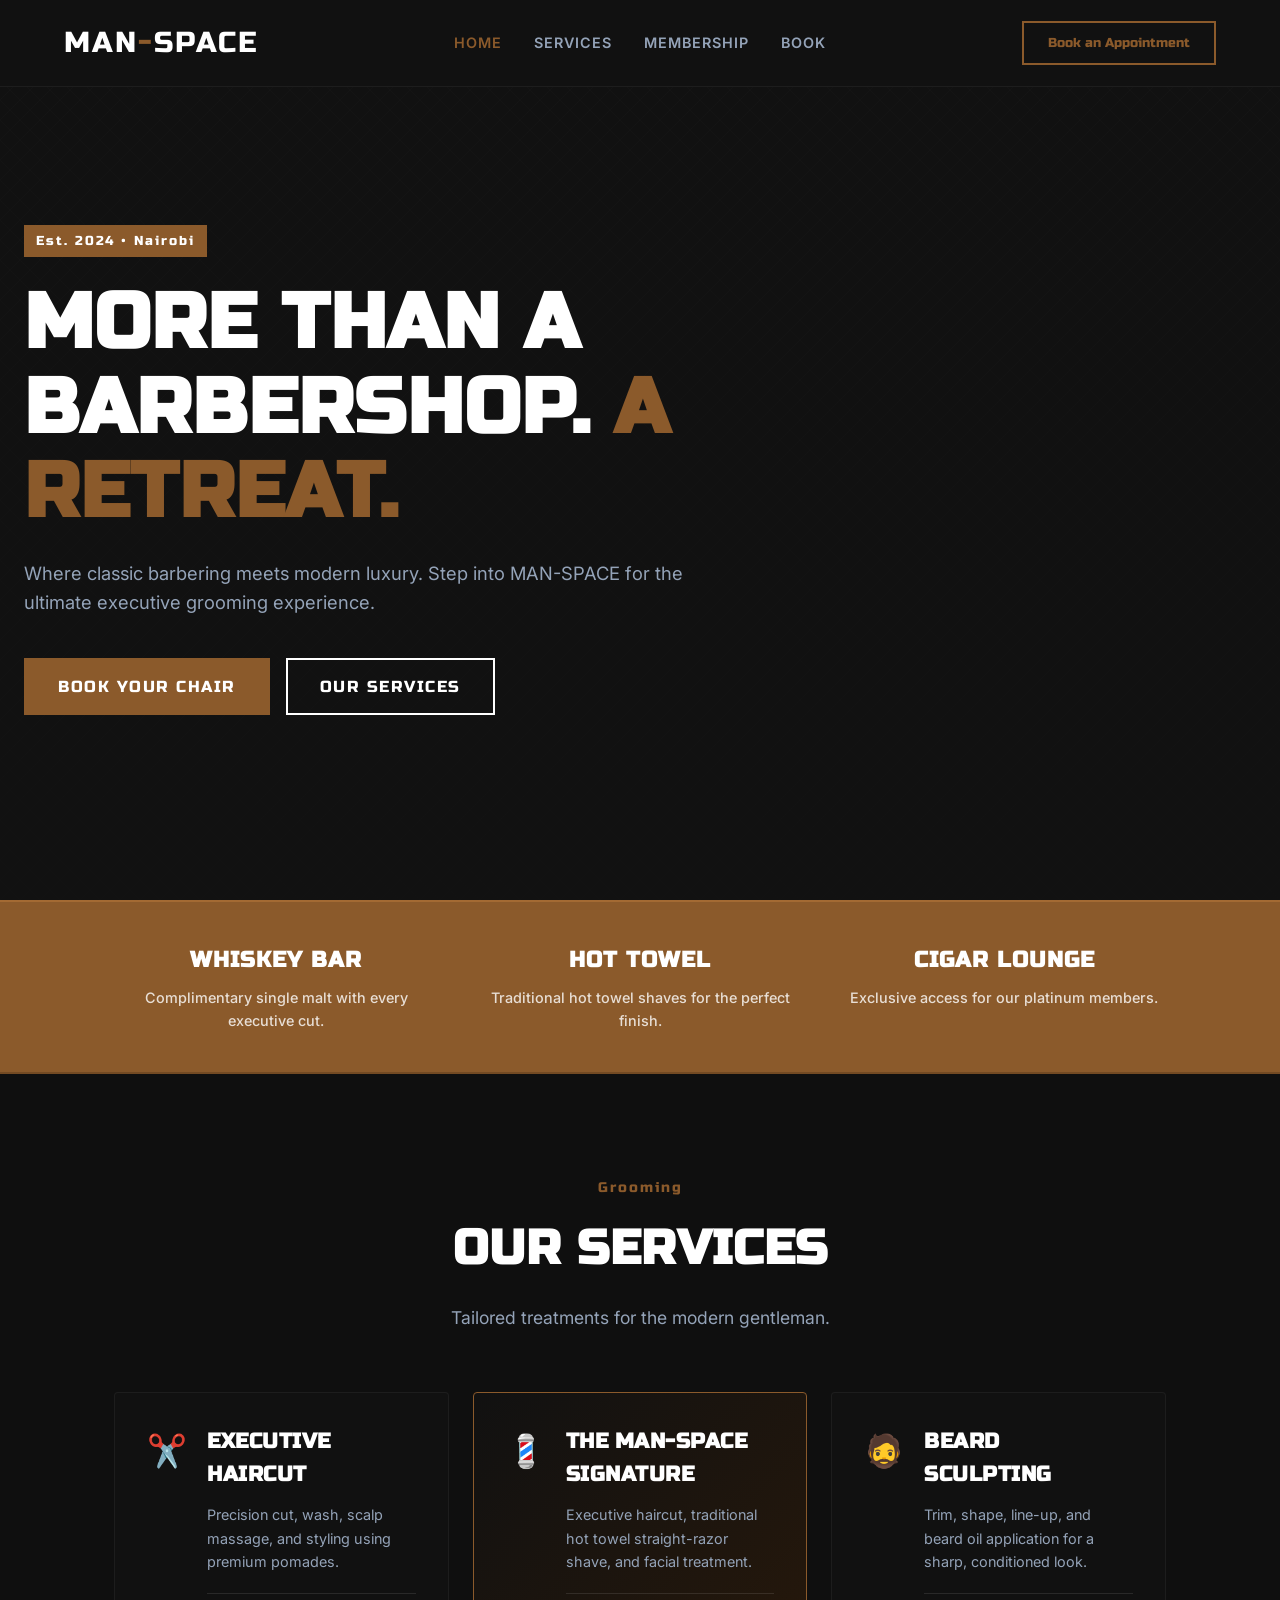
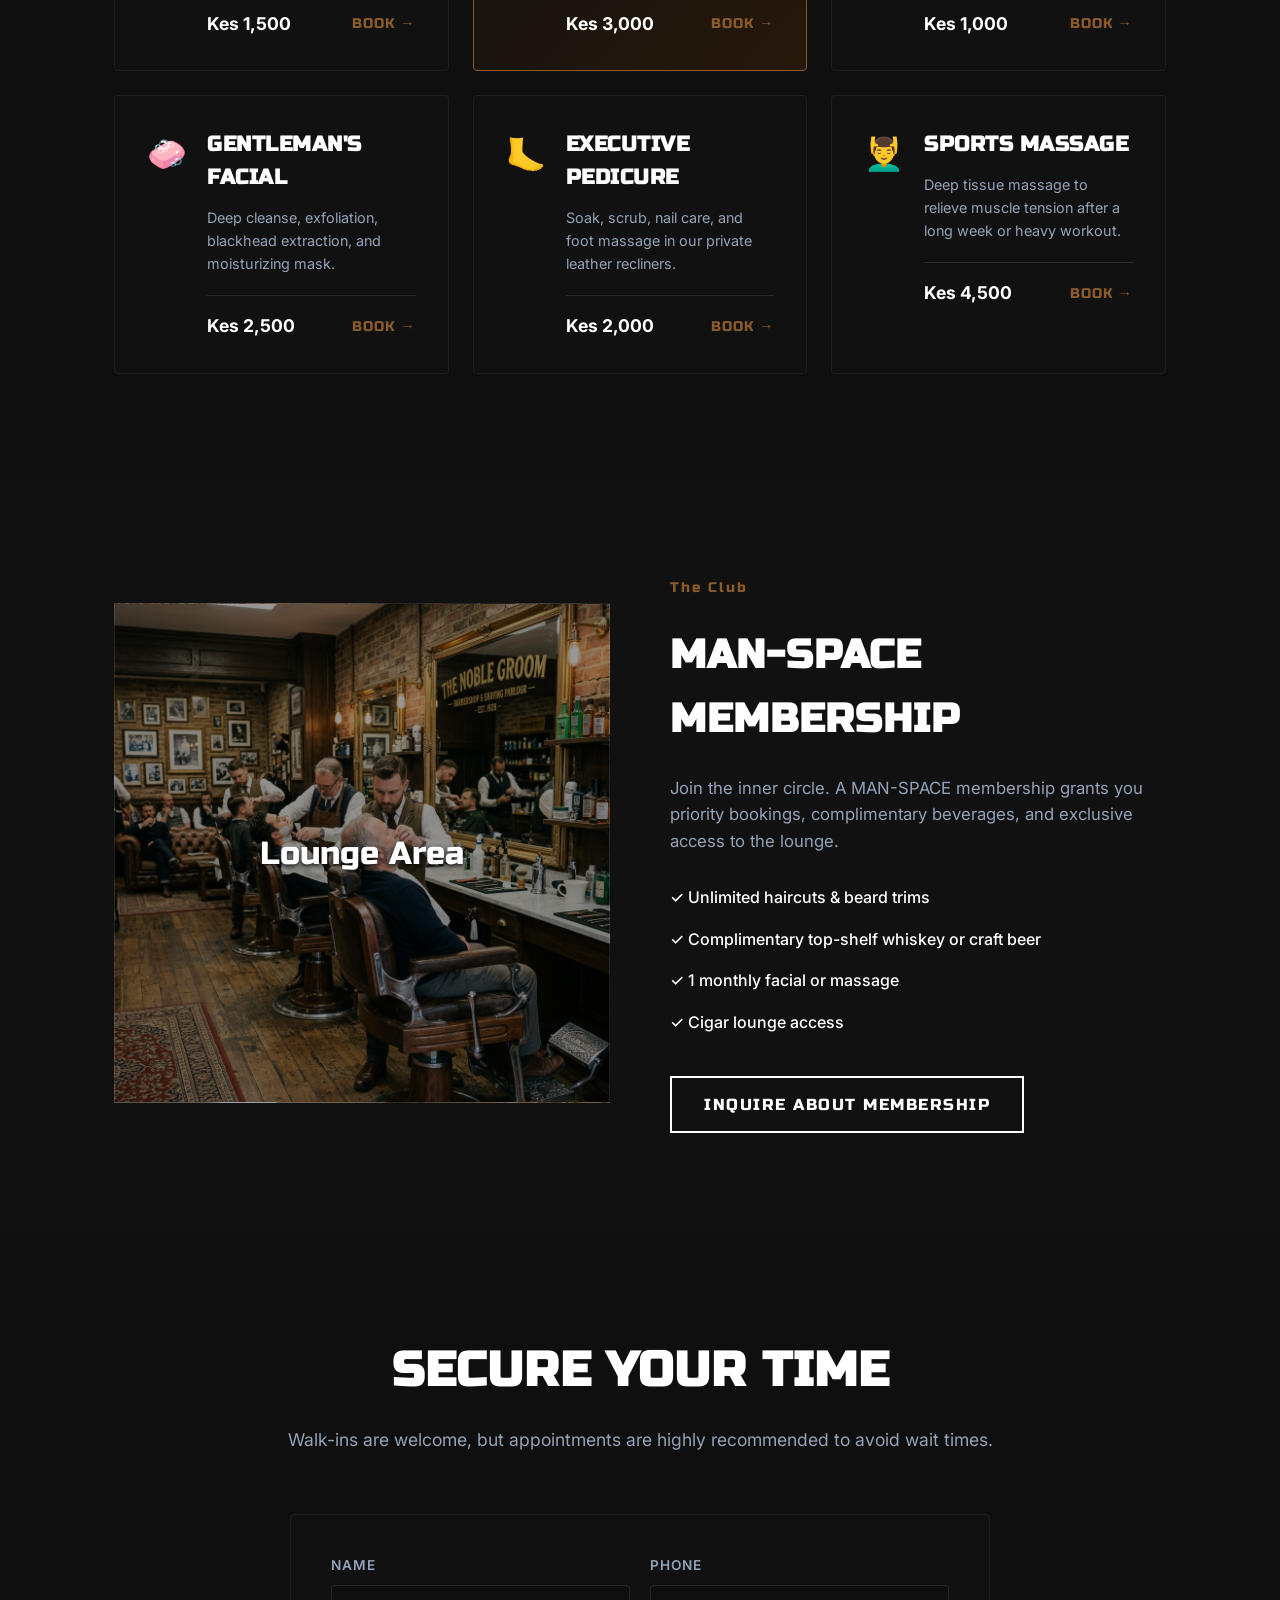
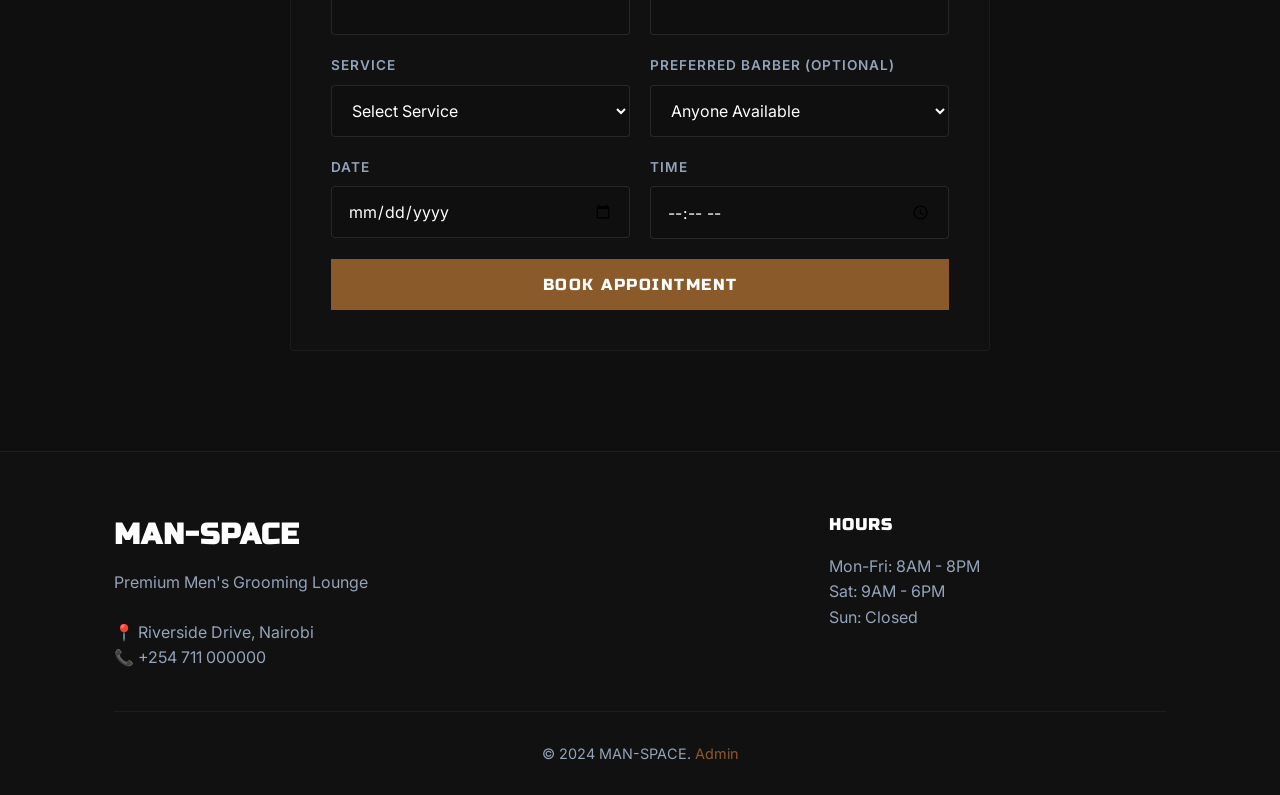
==== commit 99f95869: "Inject premium Google Imagen AI backgrounds" ====
--- a/index.html
+++ b/index.html
@@ -93,7 +93,7 @@
 </section>
 <section class="section split-section" id="membership">
 <div class="container"><div class="split-grid">
-<div class="split-img" style=" background-image: linear-gradient(rgba(0,0,0,0.4), rgba(0,0,0,0.4)), url('https://loremflickr.com/800/600/Lounge,Area?lock=1') !important; background-size: cover !important; background-position: center !important; color: white !important; text-shadow: 0 2px 4px rgba(0,0,0,0.8);">Lounge Area</div>
+<div class="split-img" style="color: white !important; text-shadow: 0 2px 4px rgba(0,0,0,0.8); background-image: linear-gradient(rgba(0,0,0,0.4), rgba(0,0,0,0.4)), url('images/vintage_barber.png') !important; background-size: cover !important; background-position: center !important; color: white !important; text-shadow: 0 2px 4px rgba(0,0,0,0.8);">Lounge Area</div>
 <div class="split-content">
 <span class="tag">The Club</span>
 <h2>MAN-SPACE Membership</h2>
